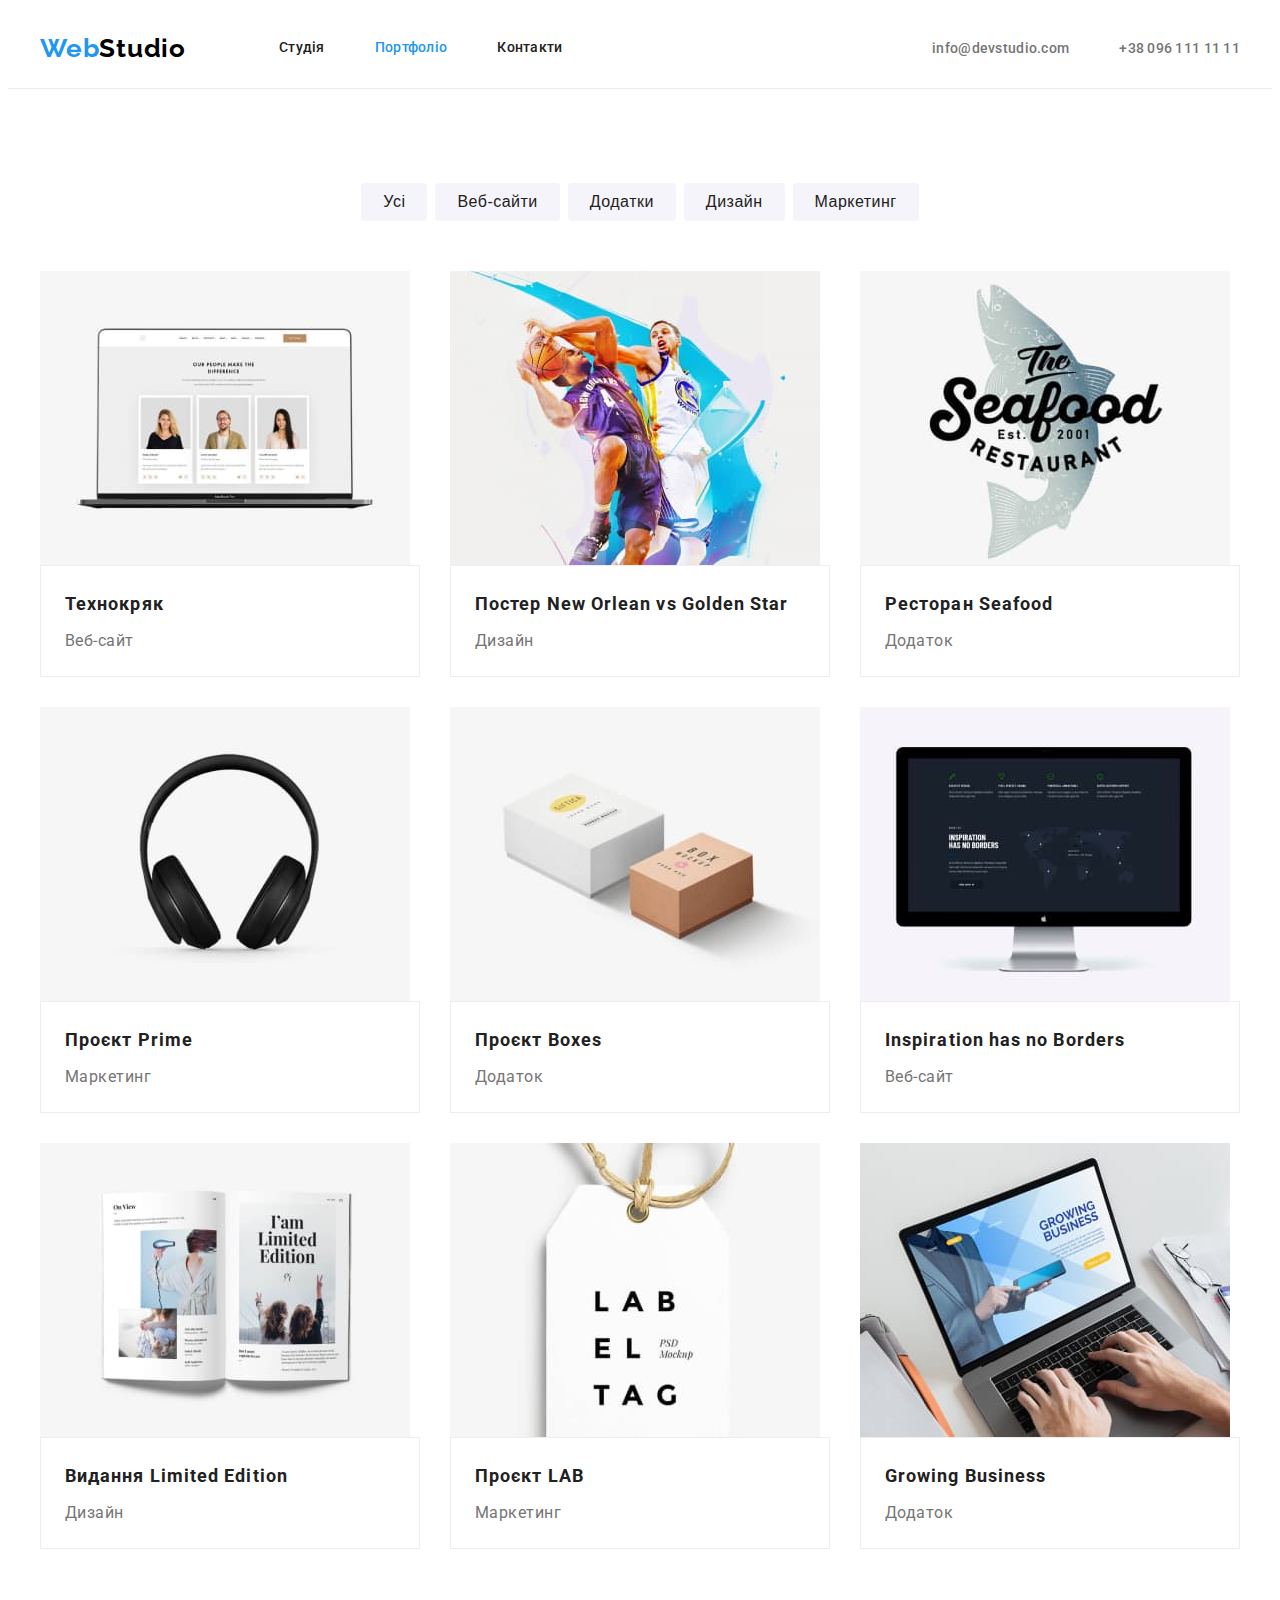
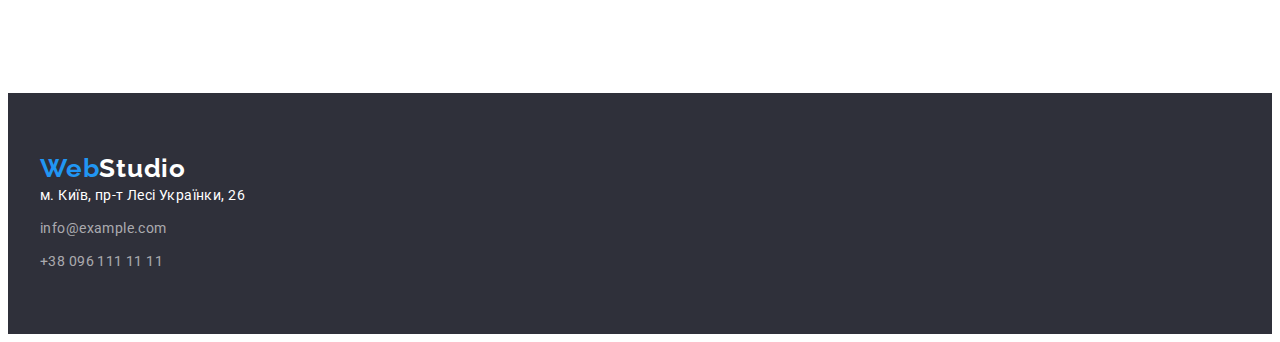
==== portfolio.html @ b129a069 "Homework" ====
<!DOCTYPE html>
<html lang="uk">
<head>
    <meta charset="UTF-8">
    <meta http-equiv="X-UA-Compatible" content="IE=edge">
    <meta name="viewport" content="width=device-width, initial-scale=1.0">
    <link rel="preconnect" href="https://fonts.googleapis.com">
    <link rel="preconnect" href="https://fonts.gstatic.com" crossorigin>
    <link href="https://fonts.googleapis.com/css2?family=Raleway:wght@700&family=Roboto:wght@400;500;700;900&display=swap"
        rel="stylesheet">
    <link rel="stylesheet" href="https://cdnjs.cloudflare.com/ajax/libs/modern-normalize/1.1.0/modern-normalize.min.css"
        integrity="sha512-wpPYUAdjBVSE4KJnH1VR1HeZfpl1ub8YT/NKx4PuQ5NmX2tKuGu6U/JRp5y+Y8XG2tV+wKQpNHVUX03MfMFn9Q=="
        crossorigin="anonymous" referrerpolicy="no-referrer" />
    <link rel="stylesheet" href="./css/styles.css">
    <title>Портофоліо</title>
</head>
<body>
    <header class="header">
        <div class="container header-container" >
            <nav class="header-navigation">
                <a class="header-logo-web link" href="index.html">Web<span class="header-logo-studio link">Studio</span></a>
                <ul class="header-list list">
                    <li class="header-item"><a class="header-link link" href="">Студія</a></li>
                    <li class="header-item"><a class="header-link current link" href="">Портфоліо</a></li>
                    <li class="header-item"><a class="header-link link" href="">Контакти</a></li>
                </ul>
            </nav>
            <div class="header-conect">
            <ul class="contacts list">
                <li class="header-email"><a class="header-link-email link"
                        href="mailto:info@devstudio.com">info@devstudio.com</a></li>
                <li class="header-number"><a class="header-link-number link" href="tel:+380961111111">+38 096 111 11 11</a></li>
            </ul>
            </div>
        </div>
    </header>
    <main>
        <section class="main section" >
            <div class="container"> 
                <ul class="button-list list">
                    <li><button class="button primary" type="button">Усі</button></li>
                    <li><button class="button primary" type="button">Веб-сайти</button></li>
                    <li><button class="button primary" type="button">Додатки</button></li>
                    <li><button class="button primary" type="button">Дизайн</button></li>
                    <li><button class="button primary" type="button">Маркетинг</button></li>
                </ul>
                <h1 class="visually-hidden" >Projects</h1>
                <ul class="project-list list">
                    <li class="project-item">
                        <img class="project-img" src="./img/img-ex-1.jpg" 
                        alt="web-site"
                        width="370"
                        height="260">                
                         <div class="project-footer" > 
                             <h2>Технокряк</h2>
                             <p>Веб-сайт</p>
                        </div>
                    </li>
                    <li class="project-item">
                        <img src="./img/img-ex-2.jpg" 
                        alt="football players"
                        width="370"
                        height="260"> 
                         <div class="project-footer" >
                             <h2>Постер New Orlean vs Golden Star</h2>
                             <p>Дизайн</p>
                         </div>
                    </li>
                    <li class="project-item">
                        <img src="./img/img-ex-3.jpg" 
                        alt="restaurant logo"
                        width="370"
                        height="260"> 
                        <div class="project-footer" >
                             <h2>Ресторан Seafood</h2>
                             <p>Додаток</p>
                        </div>
                    </li>
                    <li class="project-item">
                        <img src="./img/img-ex-4.jpg" 
                        alt="headset"
                        width="370"
                        height="260"> 
                        <div class="project-footer" >
                             <h2>Проєкт Prime</h2>
                             <p>Маркетинг</p>
                        </div>
                    </li>
                    <li class="project-item">
                        <img src="./img/img-ex-5.jpg" 
                        alt="boxes"
                        width="370"
                        height="260"> 
                          <div class="project-footer" >
                             <h2>Проєкт Boxes</h2>
                             <p>Додаток</p>
                          </div>
                    </li>
                    <li class="project-item">
                        <img src="./img/img-ex-6.jpg" 
                        alt="comprter screen"
                        width="370"
                        height="260"> 
                        <div class="project-footer" >
                             <h2>Inspiration has no Borders</h2>
                             <p>Веб-сайт</p>
                        </div>
                    </li>
                    <li class="project-item">
                        <img src="./img/img-ex-7.jpg" 
                        alt="book"
                        width="370"
                        height="260"> 
                         <div class="project-footer" >
                             <h2>Видання Limited Edition</h2>
                             <p>Дизайн</p>
                         </div>
                    </li>
                    <li class="project-item">
                        <img src="./img/img-ex-8.jpg" 
                        alt="tag"
                        width="370"
                        height="260"> 
                         <div class="project-footer" > 
                             <h2>Проєкт LAB</h2>
                             <p>Маркетинг</p>
                         </div>
                    </li>
                    <li class="project-item">
                        <img src="./img/img-ex-9.jpg" 
                        alt="laptop"
                        width="370"
                        height="260"> 
                         <div class="project-footer" > 
                             <h2>Growing Business</h2>
                             <p>Додаток</p>
                         </div>
                    </li>
                </ul>
            </div>
        </section>
    </main>
    <footer class="info">
         <div class="container" >
            <a class="logo-footer-web link" href="./index.html">Web<span class="logo-footer-studio link">Studio</span></a>
            <address>
                <ul class="info-list">
                    <li class="info-address list"><a class="info-address link" 
                        href="https://goo.gl/maps/t2EMafwJyWorUbrZ9"                            
                        target="_blank"
                        rel="noopener noreferrer nofollow">м. Київ, пр-т Лесі Українки, 26</a></li>
                    <li class="info-email list"><a class="info-email link" href="mailto:info@example.com">info@example.com</a> </li>
                    <li class="info-tel list"><a class="info-tel link" href="tel:+380961111111">+38 096 111 11 11</a></li>
                </ul>
            </address>
         </div>
     </footer>    
</body>
</html>
---- css/styles.css ----
body {
  font-family: Roboto, sans-serif;
  background-color: var(--main-background-color);
  color: var(--second-title-color) ;
  font-size: 14px;
}

:root {
  --main-title-color: #FFFFFF;
  --second-title-color: #212121; 
  --third-title-color: #2196F3;
  --fourth-title-color: #000000;
  --text-color: #757575;
  --contacts-color:rgba(255, 255, 255, 0.6);
  --main-background-color:#FFFFFF;
  --second-background-color:#2F303A;
  --third-background-color: #F5F4FA;
}

p,
h1,
h2,
h3,
h4,
h5,
h6 {
  margin: 0;
}

ul,
ol {
  margin: 0;
  padding-left: 0;
}

button {
  cursor: pointer;
}

address {
  font-style: normal;
}

img {
  display: block;
  max-width: 100%;
  height: auto;
}

.list {
  list-style: none;
}

.link {
  text-decoration: none;
}

.visually-hidden {
  position: absolute;
  white-space: nowrap;
  width: 1px;
  height: 1px;
  overflow: hidden;
  border: 0;
  padding: 0;
  clip: rect(0 0 0 0);
  clip-path: inset(50%);
  margin: -1px;
}
.container{
  width: 1200px;
  padding-left: 15px;
  padding-right: 15px;
  margin: 0 auto; 
}

.header{
  border-bottom:#ECECEC solid 1px; 
}

.header-list .link.current{
  color: var(--third-title-color);
}

.header-link:hover {
  color: var(--third-title-color);
}

.header-link:focus {
  color: var(--third-title-color);
}

.header-logo-web {
  font-family: 'Raleway';
  font-style: normal;
  font-weight: 700;
  font-size: 26px;
  line-height: 1.19;
  letter-spacing: 0.03em;
  color: var(--third-title-color);
}
.header-logo-studio {
  font-weight: 700;
  font-size: 26px;
  line-height: 1.19;
  letter-spacing: 0.03em;
  color: var(--fourth-title-color);
  margin-right: 93px;
}

.header-list {
 display: flex;
 align-items: center;
 gap: 50px;
}
.header-navigation{
  display: flex;
  align-items: center;
}

.contacts {
  display: flex;
  align-items: center; 
  gap: 50px;
}

.header-container {
  display: flex;
  align-items: center;
}

.header-conect {
  margin-left: auto;
}

.header-link-studio {
  font-weight: 500;
  line-height: 1.14;
  letter-spacing: 0.02em;
  color: var(--third-title-color);
}
.header-link {
  font-weight: 500; 
  line-height: 1.14;
  letter-spacing: 0.02em;
  color: var(--second-title-color);
  display: block;
  padding: 32px 0;
}

.header-link-email { 
  font-weight: 500;
  line-height: 1.14;
  letter-spacing: 0.02em;
  color: var(--text-color);
}

.header-link-email:hover{
  color:var(--third-title-color)
}

.header-link-number {
  font-weight: 500;
  line-height: 1.14;
  letter-spacing: 0.02em;
  color: var(--text-color);
}

.header-link-number:hover{
  color: var(--third-title-color);
 
}

.section{
 padding-top: 94px;
 padding-bottom: 94px;
}

.hero {
 
  padding: 200px 0;
  
}

.bg{
  height: 600px;
  max-width: 1600px;
  margin-left: auto;
  margin-right: auto;
  background-image: url(../img/background-hero.png); 
  
}

.hero-title {
  font-weight: 900;
  font-size: 44px;
  line-height: 1.36;
  text-align: center;
  letter-spacing: 0.06em;
  text-transform: uppercase;
  color: var(--main-title-color);
  width: 696px;
  margin-left: auto;
  margin-right: auto;
}

.header-btn {
  color:var(--main-title-color);
  background-color:var(--third-title-color);
  margin: 0 auto;
  display: block;
  margin-top: 30px;
  width: 216px;
  height: 50px;
  border-radius: 4px;
  font-weight: 700;
  font-size: 16px;
  line-height: 1.88;
  border: none;

}

.button.primary {
  color: #212121;
  background-color: var(--third-background-color);
  cursor: pointer;
  border-radius: 4px;
  height: 38px;
  width: auto;
  font-weight: 500;
  font-size: 16px;
  line-height: 1.62;
  text-align: center;
  letter-spacing: 0.03em;
  border: none;
  padding: 6px 22px;
}

.button.primary:hover{
  color: var(--main-title-color);
  background-color: var(--third-title-color);
}

.button.primary:focus {
  color: var(--main-title-color);
  background-color: var(--third-title-color);
}

.solutions-list{
 display: flex;
 justify-content: space-between;
}

.solutions-list li {
  width: 270px;
}

.solutions-list h3 {
  font-size: 14px;
  line-height: 1.14;
  letter-spacing: 0.03em;
  text-transform: uppercase;
  color: var(--second-title-color);
  margin-bottom: 10px;
}
.solutions-list p {
  line-height: 1.71;
  letter-spacing: 0.03em;
  color: var(--text-color);
}

.devices{
  padding-top: 0px; 
}
.devices-title {
  font-size: 36px;
  line-height: 1.16;
  text-align: center;
  letter-spacing: 0.03em;
  color: var(--second-title-color)
}

.devices-list{
  display: flex;
  justify-content:space-between;
}

.section-title {
  font-weight: 700;
  font-size: 36px;
  line-height: 1.16;
  text-align: center;
  letter-spacing: 0.03em;

}
.team {
  background-color: var(--third-background-color);
}

.team-list {
  display: flex;
  justify-content: space-between;
}

.team-item{
background: #FFFFFF;
 /* material shadow v1 */
box-shadow: 0px 1px 3px rgba(0, 0, 0, 0.12), 0px 1px 1px rgba(0, 0, 0, 0.14), 0px 2px 1px rgba(0, 0, 0, 0.2);
border-radius: 0px 0px 4px 4px;
width: 270px;
height: 368px;
}

.team-name {
 font-weight: 500;
  font-size: 16px;
  line-height: 1.18;
  text-align: center;
  letter-spacing: 0.03em;
  color: var(--second-title-color);
  margin-bottom: 10px;
}

.team-footer {
  padding-top: 30px;
  padding-bottom: 30px;
}

.team-position {
  font-size: 16px;
  line-height: 1.18;
  text-align: center;
  letter-spacing: 0.03em;
  color: var(--text-color);
}

.logo-footer-web {
  font-family: 'Raleway';
  font-style: normal;
  font-weight: 700;
  font-size: 26px;
  line-height: 1.19;
  letter-spacing: 0.03em;
  color: var(--third-title-color);

}

.logo-footer-studio{
  font-weight: 700;
  font-size: 26px;
  line-height: 1.19;
  letter-spacing: 0.03em;
  color: var(--main-title-color);

}

.info {
  background-color: var(--second-background-color);
  padding-top: 60px;
  padding-bottom: 60px;
}

.address{
  margin-top: 20px;
}


.info-address {
  font-style: normal;
  line-height: 1.71;
  letter-spacing: 0.03em;
  color: var(--main-title-color);
  margin-bottom: 9px;
}

.info-email {
  font-style: normal;
  line-height: 1.71;
  letter-spacing: 0.03em;
  color:var(--contacts-color);
  margin-bottom: 9px;
}

.info-email:hover{
  color: var(--third-title-color)
}

.info-email:focus {
  color: var(--third-title-color)
}

.info-tel {
 font-style: normal;
 line-height: 1.71;
 letter-spacing: 0.03em;
 color: var(--contacts-color);
}

.info-tel:hover {
  color: var(--third-title-color)
}

.info-tel:focus {
  color: var(--third-title-color)
}

.button-list {
  display: flex;
  justify-content: center;
  gap: 8px;
  margin-bottom: 50px;
}

.project-list{
  display: flex;
  flex-wrap: wrap;
  gap: 30px;
  margin-bottom: 50px;
}

.project-item{
  width: calc((100% - 60px) / 3);
}

.project-item h2 {
  font-size: 18px;
  line-height: 2;
  letter-spacing: 0.06em;
  color:var(--second-title-color);
  margin-bottom: 4px;
}

.project-item p {
  font-size: 16px;
  line-height: 1.88;
  letter-spacing: 0.03em;
  color: var(--text-color);
}

.project-footer{
  border: 1px solid #EEEEEE;
  padding: 20px 24px;
}
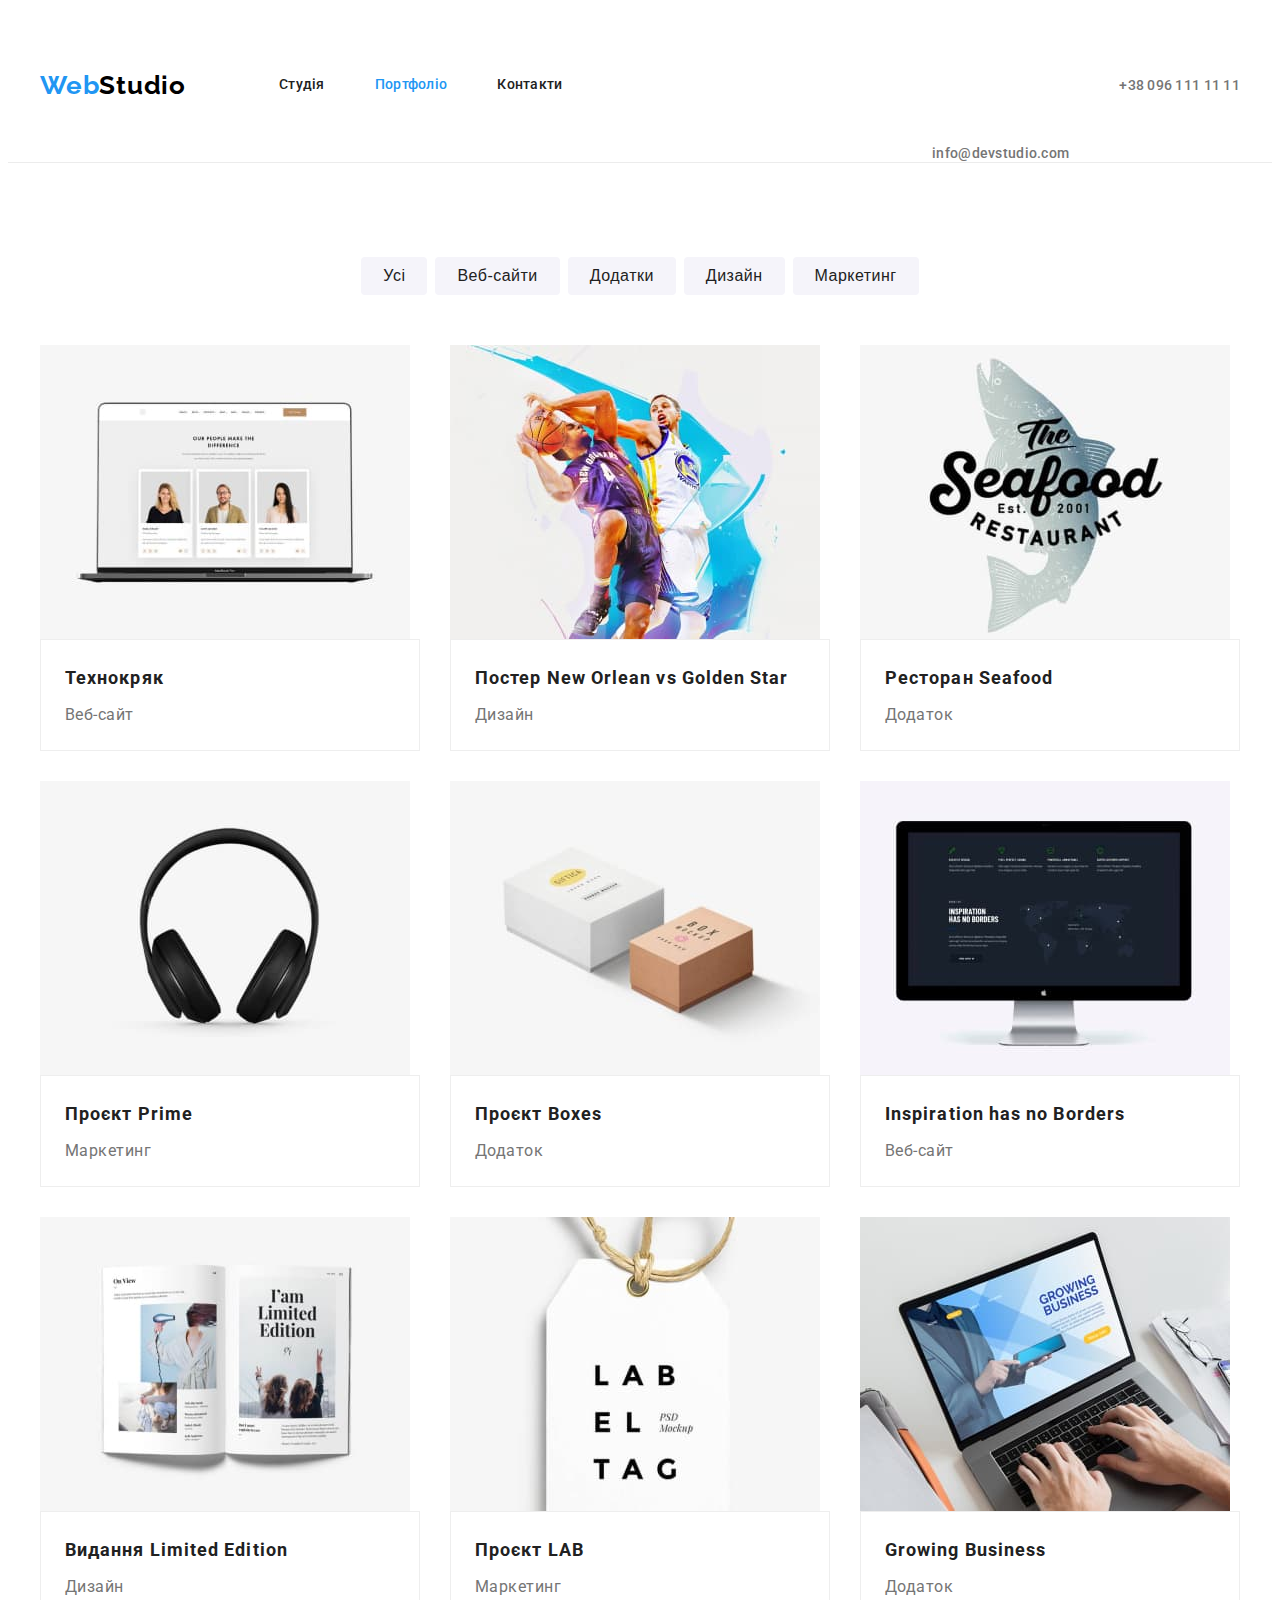
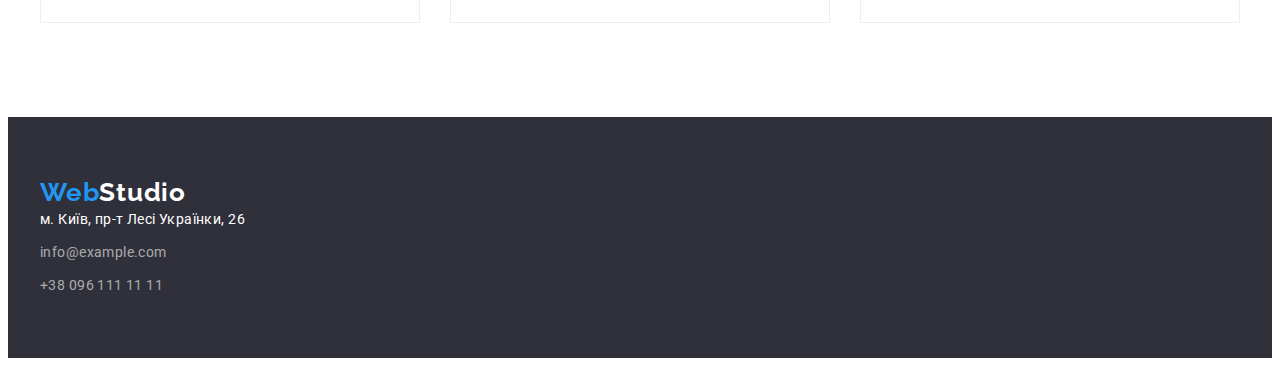
==== commit 08388fee: "Homework-update-3" ====
--- a/portfolio.html
+++ b/portfolio.html
@@ -28,7 +28,9 @@
             <div class="header-conect">
             <ul class="contacts list">
                 <li class="header-email"><a class="header-link-email link"
-                        href="mailto:info@devstudio.com">info@devstudio.com</a></li>
+                        href="mailto:info@devstudio.com"><svg>
+                            <use></use>
+                        </svg> info@devstudio.com</a></li>
                 <li class="header-number"><a class="header-link-number link" href="tel:+380961111111">+38 096 111 11 11</a></li>
             </ul>
             </div>
--- a/css/styles.css
+++ b/css/styles.css
@@ -171,15 +171,26 @@
  
 }
 
+.icon-envelope {
+  display: flex;
+  align-items: center;
+  box-sizing: inherit;
+  
+}
+
+.icon-tel{
+  display: flex;
+  align-items: center;
+  box-sizing: inherit;
+}
+
 .section{
  padding-top: 94px;
  padding-bottom: 94px;
 }
 
 .hero {
- 
-  padding: 200px 0;
-  
+  padding: 200px 0;  
 }
 
 .bg{
@@ -187,7 +198,11 @@
   max-width: 1600px;
   margin-left: auto;
   margin-right: auto;
-  background-image: url(../img/background-hero.png); 
+  background-color: #2F303A;
+  background-image: url(../img/hero-bg.jpg); 
+  background-repeat: no-repeat;
+  background-size: contain;
+  background-position: center;
   
 }
 
@@ -291,6 +306,7 @@
   line-height: 1.16;
   text-align: center;
   letter-spacing: 0.03em;
+  margin-bottom: 50px;
 
 }
 .team {
@@ -332,6 +348,88 @@
   text-align: center;
   letter-spacing: 0.03em;
   color: var(--text-color);
+  margin-bottom: 16px;
+}
+
+.team-soc-list{
+ display: flex;
+ justify-content: center;
+ gap: 10px;
+}
+
+.team-soc-item{
+ width: calc((100% - 90px) / 4);
+ height: 44px;
+ 
+}
+
+.team-soc-link{
+ width: 100%;
+ height: 100%;
+ display: flex;
+ border-radius: 50%;
+ align-items: center;
+ justify-content: center;
+}
+
+.team-soc-link:hover {
+ background-color: #2196F3;
+}
+.team-soc-link:hover .team-soc-icon{
+ fill:#FFFFFF;  
+}
+
+.team-soc-link:focus {
+  background-color: #2196F3;
+}
+
+.team-soc-link:focus .team-soc-icon {
+  fill: #FFFFFF;
+}
+
+.team-soc-icon{
+  fill:#AFB1B8;
+}
+
+.clients-list{
+ display: flex;
+ gap: 30px;
+}
+
+.clients-item{
+ width: calc((100% - 150px) / 6);
+ height: 90px;
+}
+
+.clients-link{
+ width: 100%;
+ height: 100%;
+ border: 1px solid #AFB1B8;
+ border-radius: 4px;
+ display: flex;
+ align-items: center;
+ justify-content: center;
+
+}
+
+.clients-link:hover {
+  border-color: #2196F3;
+}
+
+.clients-link:hover .clients-icon {
+  fill:#2196F3;
+}
+
+.clients-link:focus {
+  border-color: #2196F3;
+}
+
+.clients-link:focus .clients-soc-icon {
+  fill:#2196F3;
+}
+
+.clients-icon{
+  fill:#AFB1B8;
 }
 
 .logo-footer-web {
@@ -415,7 +513,6 @@
   display: flex;
   flex-wrap: wrap;
   gap: 30px;
-  margin-bottom: 50px;
 }
 
 .project-item{
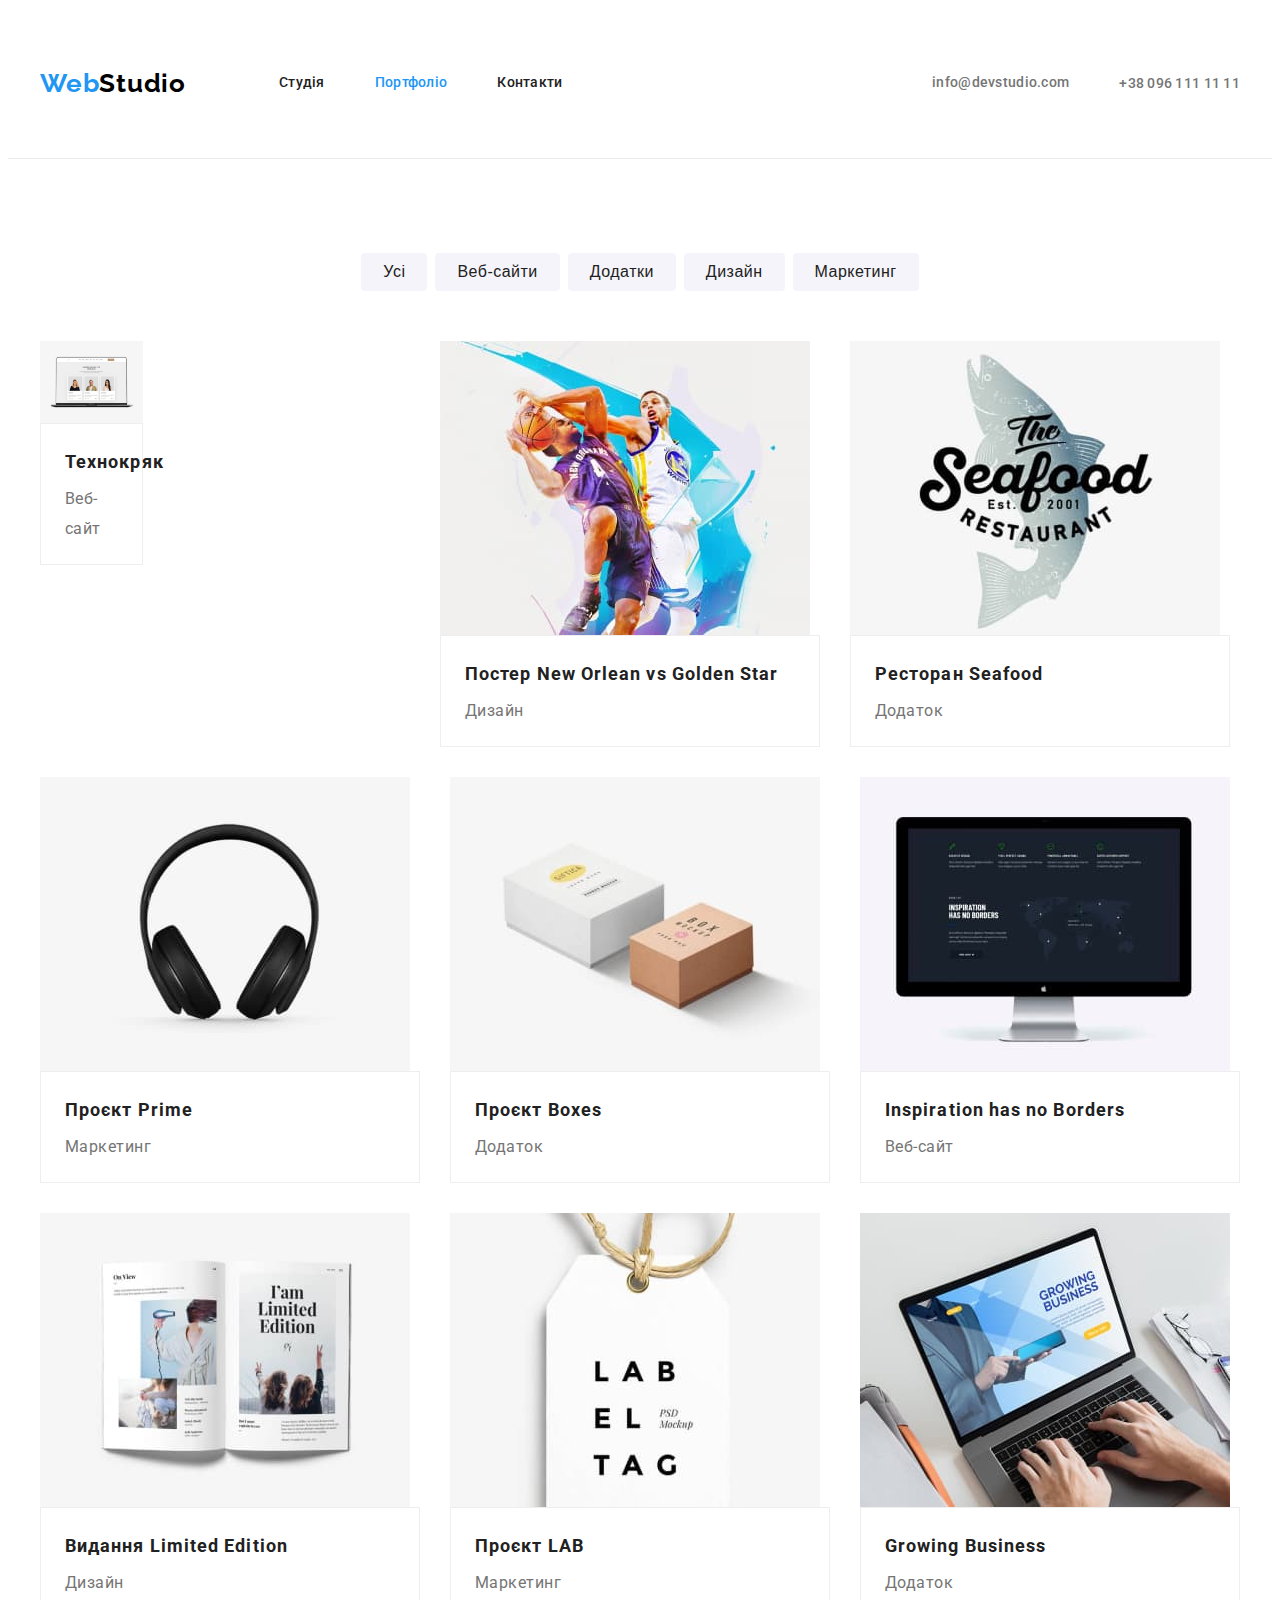
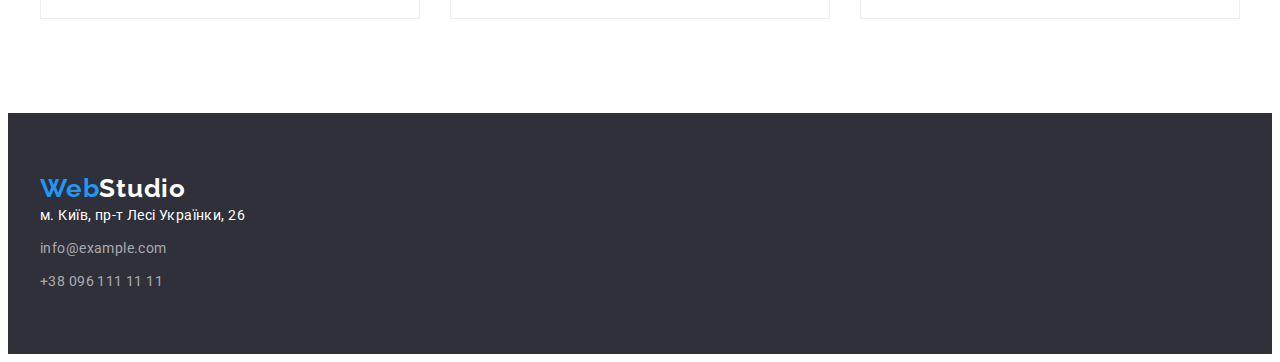
==== commit ee6b0dca: "Update-6" ====
--- a/portfolio.html
+++ b/portfolio.html
@@ -48,6 +48,7 @@
                 </ul>
                 <h1 class="visually-hidden" >Projects</h1>
                 <ul class="project-list list">
+                <a href="" class="project-link link">
                     <li class="project-item">
                         <img class="project-img" src="./img/img-ex-1.jpg" 
                         alt="web-site"
@@ -58,6 +59,7 @@
                              <p>Веб-сайт</p>
                         </div>
                     </li>
+                 </a>
                     <li class="project-item">
                         <img src="./img/img-ex-2.jpg" 
                         alt="football players"
--- a/css/styles.css
+++ b/css/styles.css
@@ -153,6 +153,9 @@
   line-height: 1.14;
   letter-spacing: 0.02em;
   color: var(--text-color);
+  display: flex;
+  align-items: center;
+  gap: 10px;
 }
 
 .header-link-email:hover{
@@ -172,16 +175,15 @@
 }
 
 .icon-envelope {
-  display: flex;
-  align-items: center;
-  box-sizing: inherit;
-  
+  width: 16px;
+  height: 12px;
+  fill: currentColor;  
 }
 
 .icon-tel{
-  display: flex;
-  align-items: center;
-  box-sizing: inherit;
+  width: 10px;
+  height: 16px;
+  fill: currentColor;
 }
 
 .section{
@@ -190,20 +192,16 @@
 }
 
 .hero {
-  padding: 200px 0;  
-}
-
-.bg{
+  padding: 200px 0;
   height: 600px;
   max-width: 1600px;
   margin-left: auto;
   margin-right: auto;
+  background-image: linear-gradient(to right, rgba(47, 48, 58, 0.4), rgba(47, 48, 58, 0.4)), url(../img/hero-bg.jpg);
   background-color: #2F303A;
-  background-image: url(../img/hero-bg.jpg); 
   background-repeat: no-repeat;
   background-size: contain;
   background-position: center;
-  
 }
 
 .hero-title {
@@ -254,11 +252,13 @@
 .button.primary:hover{
   color: var(--main-title-color);
   background-color: var(--third-title-color);
+  box-shadow: 0px 3px 1px rgba(0, 0, 0, 0.1), 0px 1px 2px rgba(0, 0, 0, 0.08), 0px 2px 2px rgba(0, 0, 0, 0.12);
 }
 
 .button.primary:focus {
   color: var(--main-title-color);
   background-color: var(--third-title-color);
+  box-shadow: 0px 3px 1px rgba(0, 0, 0, 0.1), 0px 1px 2px rgba(0, 0, 0, 0.08), 0px 2px 2px rgba(0, 0, 0, 0.12);
 }
 
 .solutions-list{
@@ -282,6 +282,30 @@
   line-height: 1.71;
   letter-spacing: 0.03em;
   color: var(--text-color);
+}
+
+.solutions-list{
+ display: flex;
+ justify-content: center;
+ gap: 30px;
+}
+
+.solutions-item{
+  width: 270px;
+  }
+
+.solutions-area{
+  display: flex;
+  justify-content: center;
+  align-items: center;
+  border-radius: 4px;
+  background-color: #F5F4FA;
+  margin-bottom: 30px;
+  height: 120px;
+}
+
+.solutions-icon {
+
 }
 
 .devices{
@@ -320,11 +344,9 @@
 
 .team-item{
 background: #FFFFFF;
- /* material shadow v1 */
 box-shadow: 0px 1px 3px rgba(0, 0, 0, 0.12), 0px 1px 1px rgba(0, 0, 0, 0.14), 0px 2px 1px rgba(0, 0, 0, 0.2);
 border-radius: 0px 0px 4px 4px;
 width: 270px;
-height: 368px;
 }
 
 .team-name {
@@ -430,6 +452,15 @@
 
 .clients-icon{
   fill:#AFB1B8;
+}
+
+.footer-container{
+  display: flex;
+  ;
+}
+
+.footer-icons{
+ display: flex;
 }
 
 .logo-footer-web {
@@ -456,6 +487,7 @@
   background-color: var(--second-background-color);
   padding-top: 60px;
   padding-bottom: 60px;
+ 
 }
 
 .address{
@@ -502,17 +534,72 @@
   color: var(--third-title-color)
 }
 
+.social-footer{}
+
+
+.social-title{
+  font-weight: 700;
+  font-size: 14px;
+  line-height: 16px;
+  letter-spacing: 0.03em;
+  text-transform: uppercase;
+  color: var(--main-title-color);
+}
+
+.social-list{
+ width: 100%;
+ height: 100%;
+}
+
+.social-item{
+ width: 44px;
+ height: 44px;  
+ gap: 10px;
+}
+
+.social-link{
+  display: flex;
+  border-radius: 50%;
+  align-items: center;
+  justify-content: center;
+  background-color: rgba(255, 255, 255, 0.1);
+}
+
+.footer-soc-icon{
+  fill: #FFFFFF;
+}
+
+.social-link:hover {
+ background-color: #2196F3;
+}
+
+.social-link:focus {
+  background-color: #2196F3;
+}
+
 .button-list {
   display: flex;
   justify-content: center;
   gap: 8px;
   margin-bottom: 50px;
+  
 }
 
 .project-list{
   display: flex;
   flex-wrap: wrap;
   gap: 30px;
+  
+}
+
+.project-link{
+  display: block;
+  text-decoration: none;
+  background: var(--main-background-color);
+}
+
+.project-link:hover{
+  box-shadow: 0px 1px 1px rgba(0, 0, 0, 0.12), 0px 4px 4px rgba(0, 0, 0, 0.06), 1px 4px 6px rgba(0, 0, 0, 0.16);
 }
 
 .project-item{
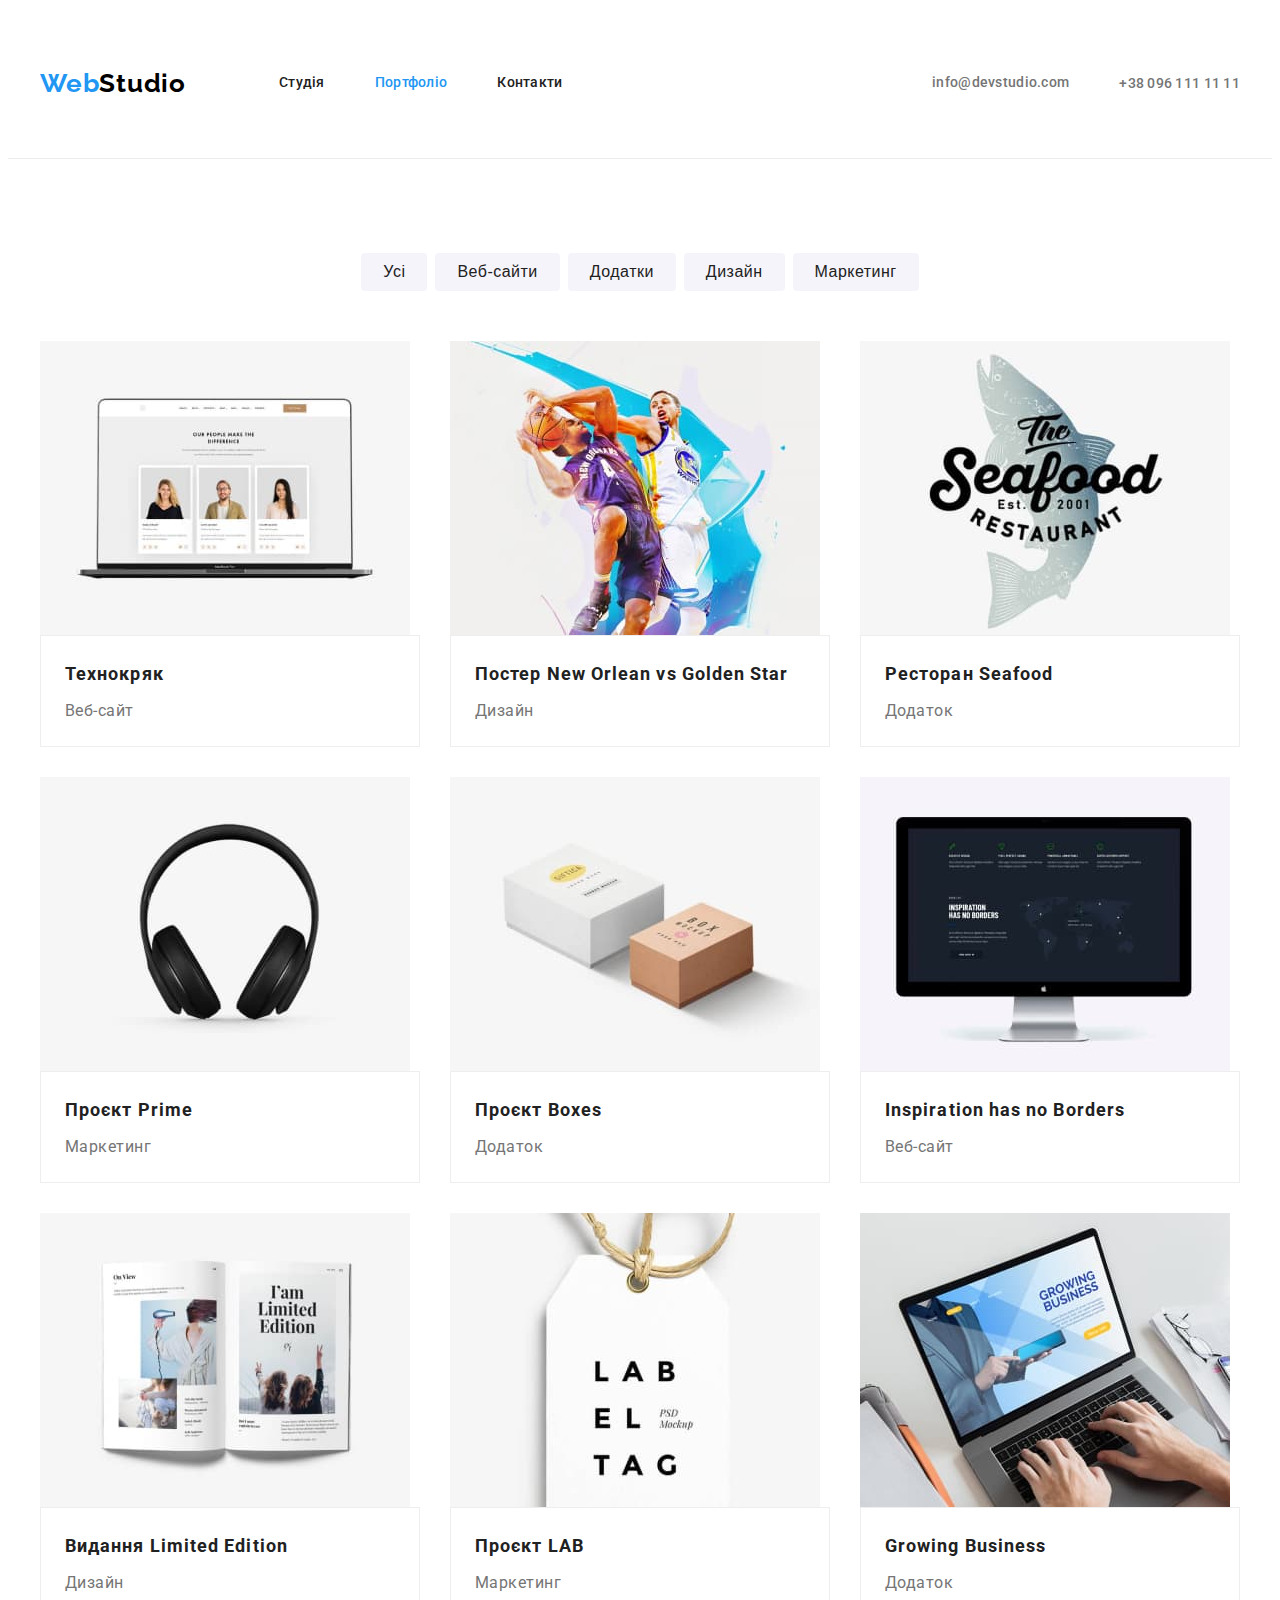
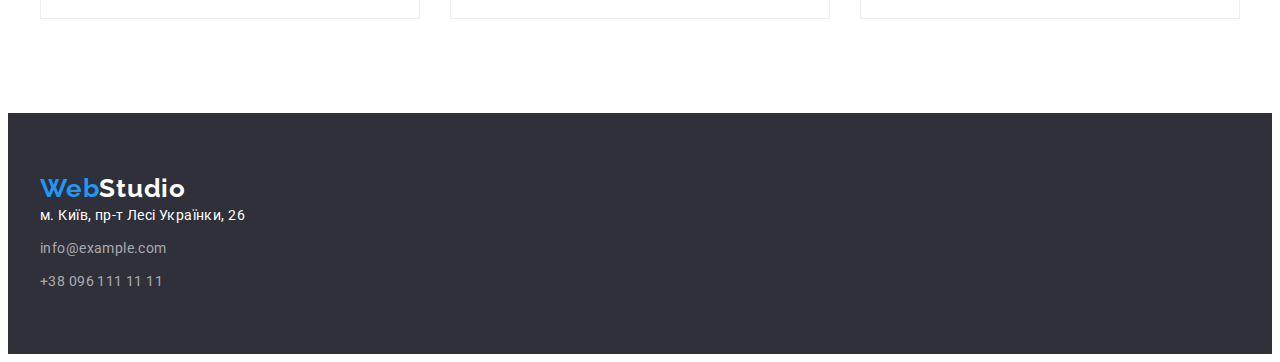
==== commit 0f82f061: "Updated-7" ====
--- a/portfolio.html
+++ b/portfolio.html
@@ -48,8 +48,8 @@
                 </ul>
                 <h1 class="visually-hidden" >Projects</h1>
                 <ul class="project-list list">
-                <a href="" class="project-link link">
                     <li class="project-item">
+                        <a href="" class="project-link link">
                         <img class="project-img" src="./img/img-ex-1.jpg" 
                         alt="web-site"
                         width="370"
@@ -58,9 +58,11 @@
                              <h2>Технокряк</h2>
                              <p>Веб-сайт</p>
                         </div>
+                        </a>
                     </li>
                  </a>
                     <li class="project-item">
+                        <a href="" class="project-link link">
                         <img src="./img/img-ex-2.jpg" 
                         alt="football players"
                         width="370"
@@ -69,8 +71,10 @@
                              <h2>Постер New Orlean vs Golden Star</h2>
                              <p>Дизайн</p>
                          </div>
+                        </a>
                     </li>
                     <li class="project-item">
+                        <a href="" class="project-link link">
                         <img src="./img/img-ex-3.jpg" 
                         alt="restaurant logo"
                         width="370"
@@ -79,8 +83,10 @@
                              <h2>Ресторан Seafood</h2>
                              <p>Додаток</p>
                         </div>
+                        </a>
                     </li>
                     <li class="project-item">
+                        <a href="" class="project-link link">
                         <img src="./img/img-ex-4.jpg" 
                         alt="headset"
                         width="370"
@@ -89,8 +95,10 @@
                              <h2>Проєкт Prime</h2>
                              <p>Маркетинг</p>
                         </div>
+                        </a>
                     </li>
                     <li class="project-item">
+                        <a href="" class="project-link link">
                         <img src="./img/img-ex-5.jpg" 
                         alt="boxes"
                         width="370"
@@ -99,8 +107,10 @@
                              <h2>Проєкт Boxes</h2>
                              <p>Додаток</p>
                           </div>
+                        </a>
                     </li>
                     <li class="project-item">
+                        <a href="" class="project-link link">
                         <img src="./img/img-ex-6.jpg" 
                         alt="comprter screen"
                         width="370"
@@ -109,8 +119,10 @@
                              <h2>Inspiration has no Borders</h2>
                              <p>Веб-сайт</p>
                         </div>
+                        </a>
                     </li>
                     <li class="project-item">
+                        <a href="" class="project-link link">
                         <img src="./img/img-ex-7.jpg" 
                         alt="book"
                         width="370"
@@ -119,8 +131,10 @@
                              <h2>Видання Limited Edition</h2>
                              <p>Дизайн</p>
                          </div>
+                        </a>
                     </li>
                     <li class="project-item">
+                        <a href="" class="project-link link">
                         <img src="./img/img-ex-8.jpg" 
                         alt="tag"
                         width="370"
@@ -129,8 +143,10 @@
                              <h2>Проєкт LAB</h2>
                              <p>Маркетинг</p>
                          </div>
+                        </a>
                     </li>
                     <li class="project-item">
+                        <a href="" class="project-link link">
                         <img src="./img/img-ex-9.jpg" 
                         alt="laptop"
                         width="370"
@@ -139,6 +155,7 @@
                              <h2>Growing Business</h2>
                              <p>Додаток</p>
                          </div>
+                        </a>
                     </li>
                 </ul>
             </div>
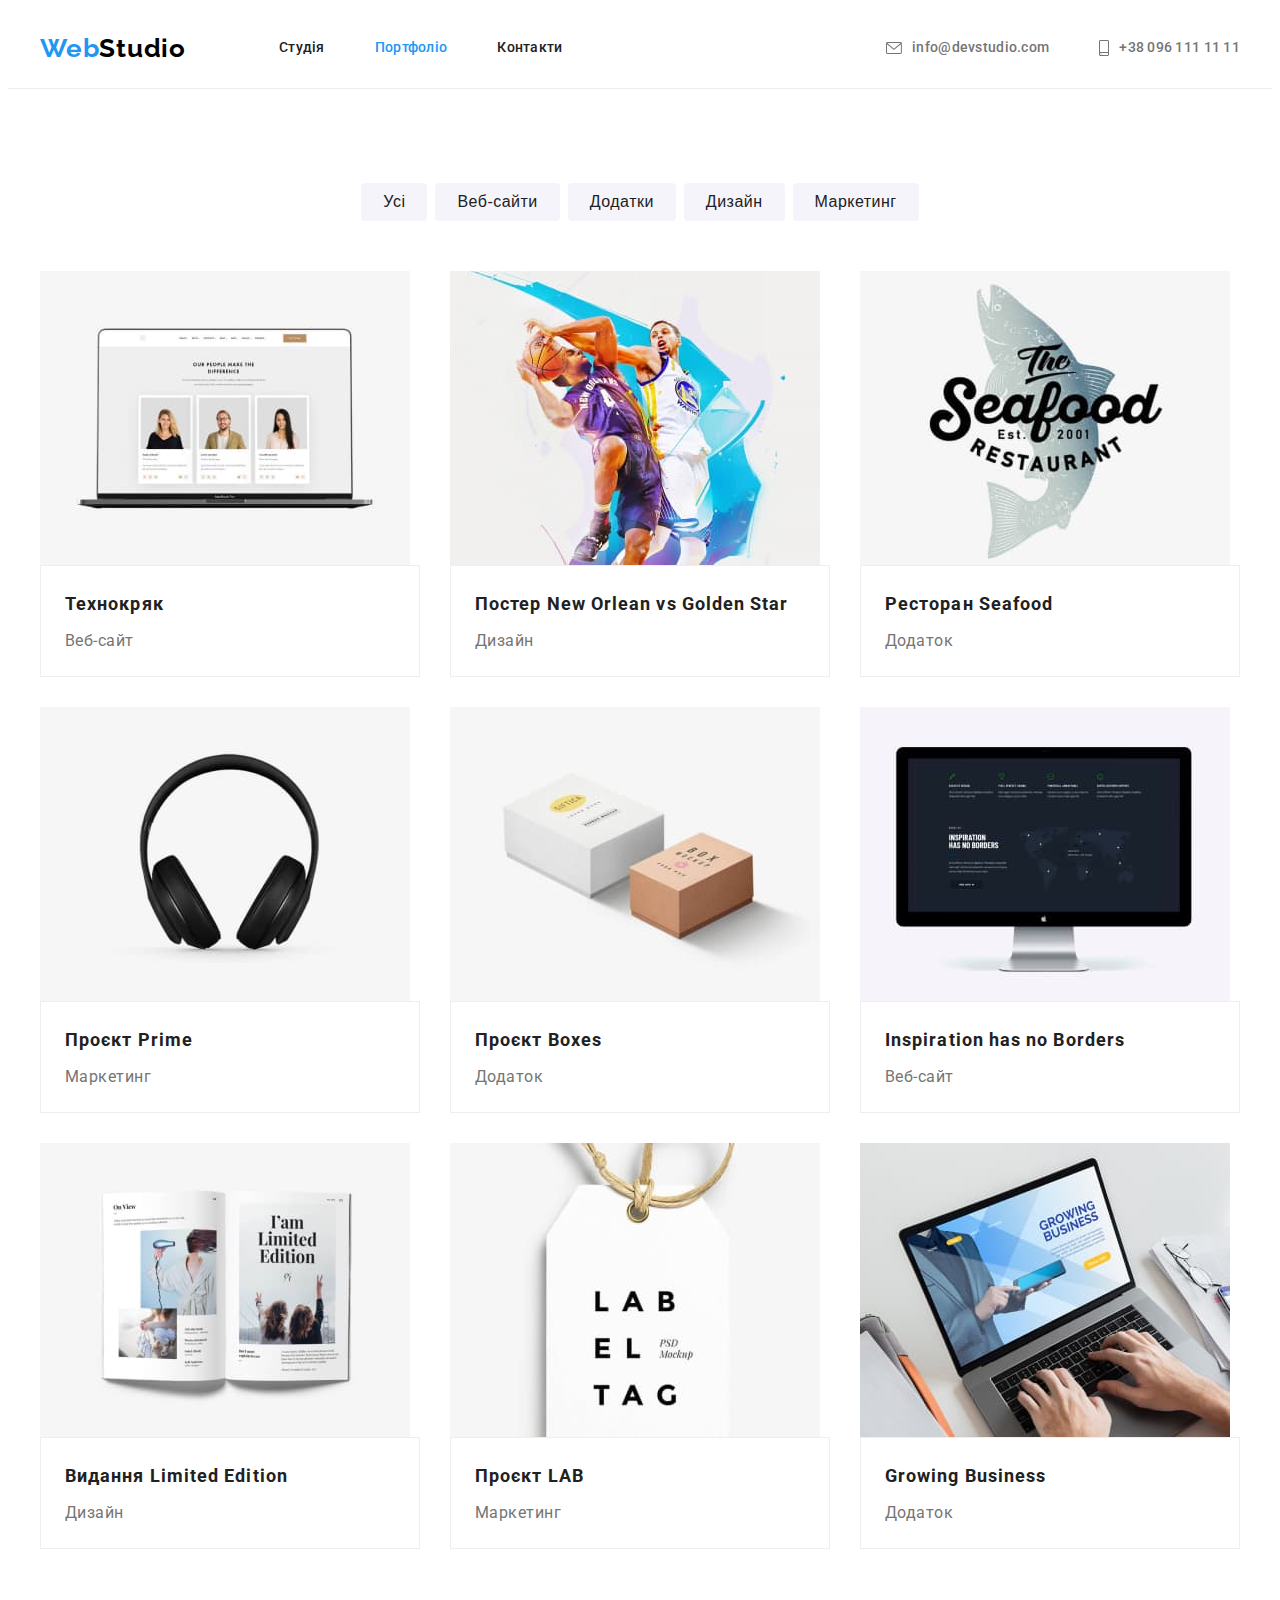
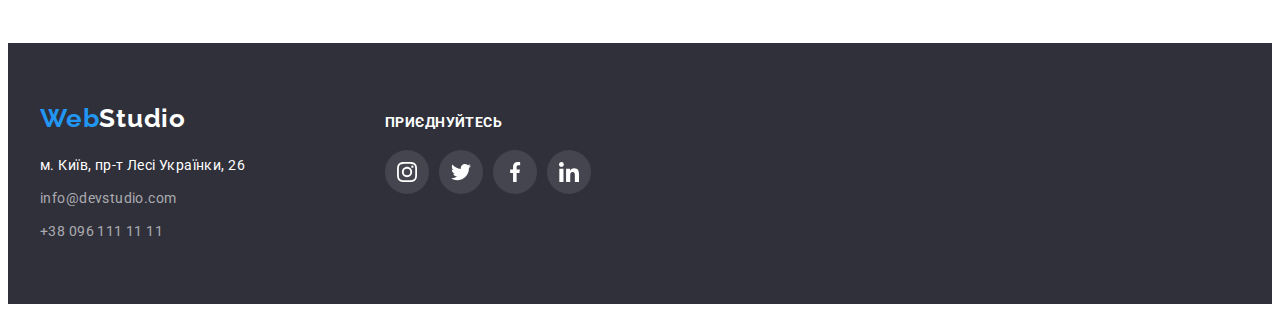
==== commit 6530577c: "Update-8" ====
--- a/portfolio.html
+++ b/portfolio.html
@@ -26,13 +26,22 @@
                 </ul>
             </nav>
             <div class="header-conect">
-            <ul class="contacts list">
-                <li class="header-email"><a class="header-link-email link"
-                        href="mailto:info@devstudio.com"><svg>
-                            <use></use>
-                        </svg> info@devstudio.com</a></li>
-                <li class="header-number"><a class="header-link-number link" href="tel:+380961111111">+38 096 111 11 11</a></li>
-            </ul>
+                <ul class="contacts list">
+                    <li class="header-email">
+                        <a class="header-link-contact link" href="mailto:info@devstudio.com">
+                            <svg class="icon-envelope" weight="16" height="12">
+                                <use href="./img/icons.svg#icon-envelope"></use>
+                            </svg>
+                            info@devstudio.com</a>
+                    </li>
+                    <li class="header-number">
+                        <a class="header-link-contact link" href="tel:+380961111111">
+                            <svg class="icon-tel" weight="10" height="16">
+                                <use href="./img/icons.svg#icon-smartphone"></use>
+                            </svg>
+                            +38 096 111 11 11</a>
+                    </li>
+                </ul>
             </div>
         </div>
     </header>
@@ -161,20 +170,54 @@
             </div>
         </section>
     </main>
-    <footer class="info">
-         <div class="container" >
-            <a class="logo-footer-web link" href="./index.html">Web<span class="logo-footer-studio link">Studio</span></a>
-            <address>
-                <ul class="info-list">
-                    <li class="info-address list"><a class="info-address link" 
-                        href="https://goo.gl/maps/t2EMafwJyWorUbrZ9"                            
-                        target="_blank"
-                        rel="noopener noreferrer nofollow">м. Київ, пр-т Лесі Українки, 26</a></li>
-                    <li class="info-email list"><a class="info-email link" href="mailto:info@example.com">info@example.com</a> </li>
-                    <li class="info-tel list"><a class="info-tel link" href="tel:+380961111111">+38 096 111 11 11</a></li>
-                </ul>
-            </address>
-         </div>
-     </footer>    
+        <footer class="info section">
+            <div class="container footer-container">
+                <div class="footer-wrap">
+                    <div>
+                        <a class="logo-footer-web link" href="./index.html">Web<span
+                                class="logo-footer-studio link">Studio</span></a>
+                        <address class="address">
+                            <ul class="info-list">
+                                <li class="info-address list"><a class="info-address link"
+                                        href="https://goo.gl/maps/t2EMafwJyWorUbrZ9" target="_blank"
+                                        rel="noopener noreferrer nofollow">м. Київ, пр-т Лесі Українки, 26</a></li>
+                                <li class="info-email list"><a class="info-email link"
+                                        href="mailto:info@devstudio.com">info@devstudio.com</a></li>
+                                <li class="info-tel list"><a class="info-tel link" href="tel:+380961111111">+38 096 111 11
+                                        11</a></li>
+                            </ul>
+                        </address>
+                    </div>
+        
+                    <div class="social-footer">
+                        <h2 class="social-title">приєднуйтесь</h2>
+                        <div class="footer-icons">
+                            <ul class="social-list list">
+                                <li class="social-item"><a href="https://www.instagram.com/" class="social-link link">
+                                        <svg class="footer-soc-icon" width="20" height="20">
+                                            <use href="./img/icons.svg#icon-instagram"></use>
+                                        </svg>
+                                    </a></li>
+                                <li class="social-item"><a href="https://twitter.com/" class="social-link link">
+                                        <svg class="footer-soc-icon" width="20" height="20">
+                                            <use href="./img/icons.svg#icon-twitter"></use>
+                                        </svg>
+                                    </a></li>
+                                <li class="social-item"><a href="https://www.facebook.com/" class="social-link link">
+                                        <svg class="footer-soc-icon" width="20" height="20">
+                                            <use href="./img/icons.svg#icon-facebook"></use>
+                                        </svg>
+                                    </a></li>
+                                <li class="social-item"><a href="https://www.linkedin.com/" class="social-link link">
+                                        <svg class="footer-soc-icon" width="20" height="20">
+                                            <use href="./img/icons.svg#icon-linkedin"></use>
+                                        </svg>
+                                    </a></li>
+                            </ul>
+                        </div>
+                    </div>
+                </div>
+            </div>
+        </footer>
 </body>
 </html>--- a/css/styles.css
+++ b/css/styles.css
@@ -15,6 +15,7 @@
   --main-background-color:#FFFFFF;
   --second-background-color:#2F303A;
   --third-background-color: #F5F4FA;
+  --main-icon-color:#AFB1B8;
 }
 
 p,
@@ -148,7 +149,7 @@
   padding: 32px 0;
 }
 
-.header-link-email { 
+.header-link-contact { 
   font-weight: 500;
   line-height: 1.14;
   letter-spacing: 0.02em;
@@ -158,20 +159,8 @@
   gap: 10px;
 }
 
-.header-link-email:hover{
+.header-link-contact:hover{
   color:var(--third-title-color)
-}
-
-.header-link-number {
-  font-weight: 500;
-  line-height: 1.14;
-  letter-spacing: 0.02em;
-  color: var(--text-color);
-}
-
-.header-link-number:hover{
-  color: var(--third-title-color);
- 
 }
 
 .icon-envelope {
@@ -343,7 +332,7 @@
 }
 
 .team-item{
-background: #FFFFFF;
+background: var(--main-background-color);
 box-shadow: 0px 1px 3px rgba(0, 0, 0, 0.12), 0px 1px 1px rgba(0, 0, 0, 0.14), 0px 2px 1px rgba(0, 0, 0, 0.2);
 border-radius: 0px 0px 4px 4px;
 width: 270px;
@@ -395,22 +384,22 @@
 }
 
 .team-soc-link:hover {
- background-color: #2196F3;
+ background-color:var(--third-title-color);
 }
 .team-soc-link:hover .team-soc-icon{
- fill:#FFFFFF;  
+ fill:var(--main-background-color);  
 }
 
 .team-soc-link:focus {
-  background-color: #2196F3;
+  background-color: var(--third-title-color);
 }
 
 .team-soc-link:focus .team-soc-icon {
-  fill: #FFFFFF;
+  fill: var(--main-background-color);
 }
 
 .team-soc-icon{
-  fill:#AFB1B8;
+  fill:var(--main-icon-color);
 }
 
 .clients-list{
@@ -426,7 +415,7 @@
 .clients-link{
  width: 100%;
  height: 100%;
- border: 1px solid #AFB1B8;
+ border: 1px solid var(--main-icon-color);
  border-radius: 4px;
  display: flex;
  align-items: center;
@@ -435,32 +424,33 @@
 }
 
 .clients-link:hover {
-  border-color: #2196F3;
+  border-color: var(--third-title-color);
 }
 
 .clients-link:hover .clients-icon {
-  fill:#2196F3;
+  fill: var(--third-title-color);
 }
 
 .clients-link:focus {
-  border-color: #2196F3;
-}
-
-.clients-link:focus .clients-soc-icon {
-  fill:#2196F3;
+  border-color: var(--third-title-color);
+}
+
+.clients-link:focus .clients-icon {
+  fill:var(--third-title-color);
 }
 
 .clients-icon{
-  fill:#AFB1B8;
+  fill:var(--main-icon-color);
 }
 
 .footer-container{
   display: flex;
   ;
 }
-
-.footer-icons{
- display: flex;
+.footer-wrap{
+  display: flex;
+  gap: 70px;
+  align-items: baseline;
 }
 
 .logo-footer-web {
@@ -534,7 +524,9 @@
   color: var(--third-title-color)
 }
 
-.social-footer{}
+.social-footer{
+  margin-left: 70px;
+}
 
 
 .social-title{
@@ -542,22 +534,27 @@
   font-size: 14px;
   line-height: 16px;
   letter-spacing: 0.03em;
+  margin-bottom: 20px;
   text-transform: uppercase;
   color: var(--main-title-color);
 }
 
 .social-list{
+ display: flex;
  width: 100%;
  height: 100%;
+ gap: 10px;
 }
 
 .social-item{
  width: 44px;
  height: 44px;  
- gap: 10px;
+ 
 }
 
 .social-link{
+  width: 100%;
+  height: 100%;
   display: flex;
   border-radius: 50%;
   align-items: center;
@@ -566,11 +563,11 @@
 }
 
 .footer-soc-icon{
-  fill: #FFFFFF;
+  fill: var(--main-background-color);
 }
 
 .social-link:hover {
- background-color: #2196F3;
+ background-color: var(--third-title-color);
 }
 
 .social-link:focus {
